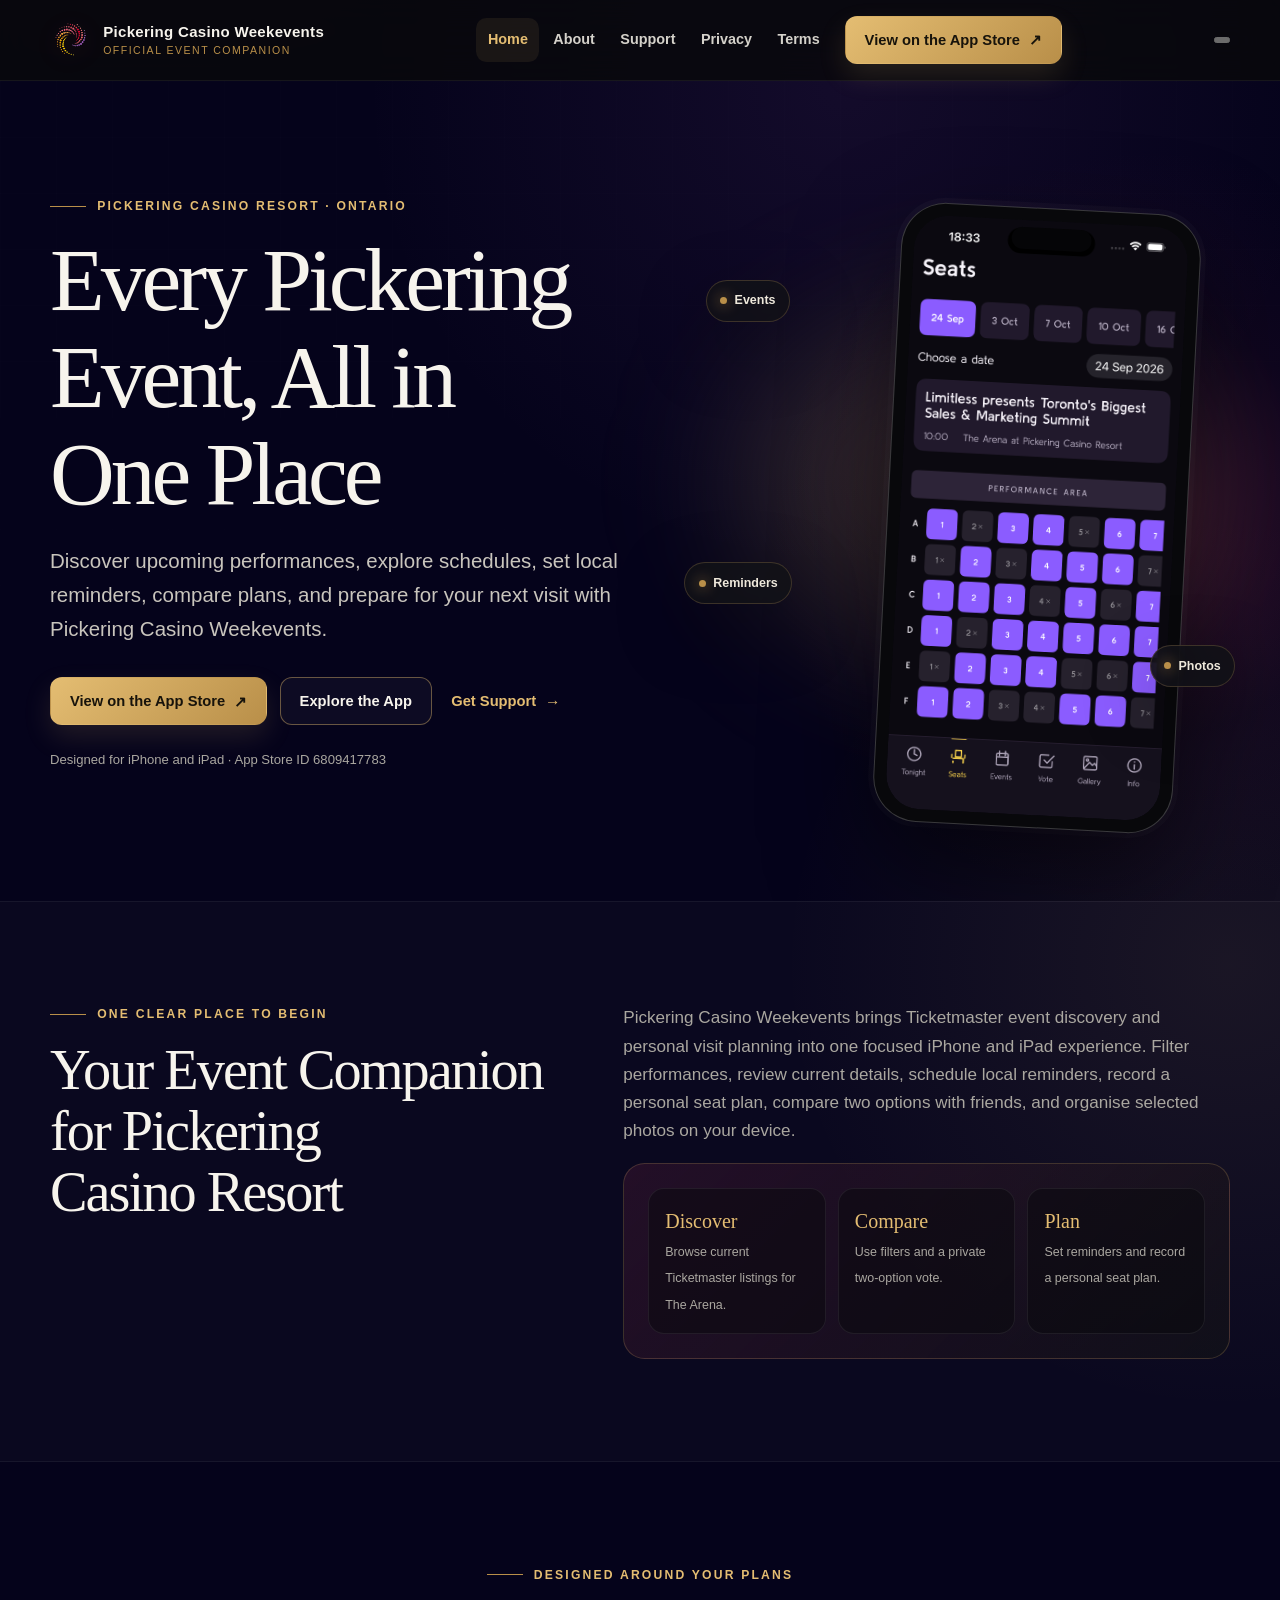
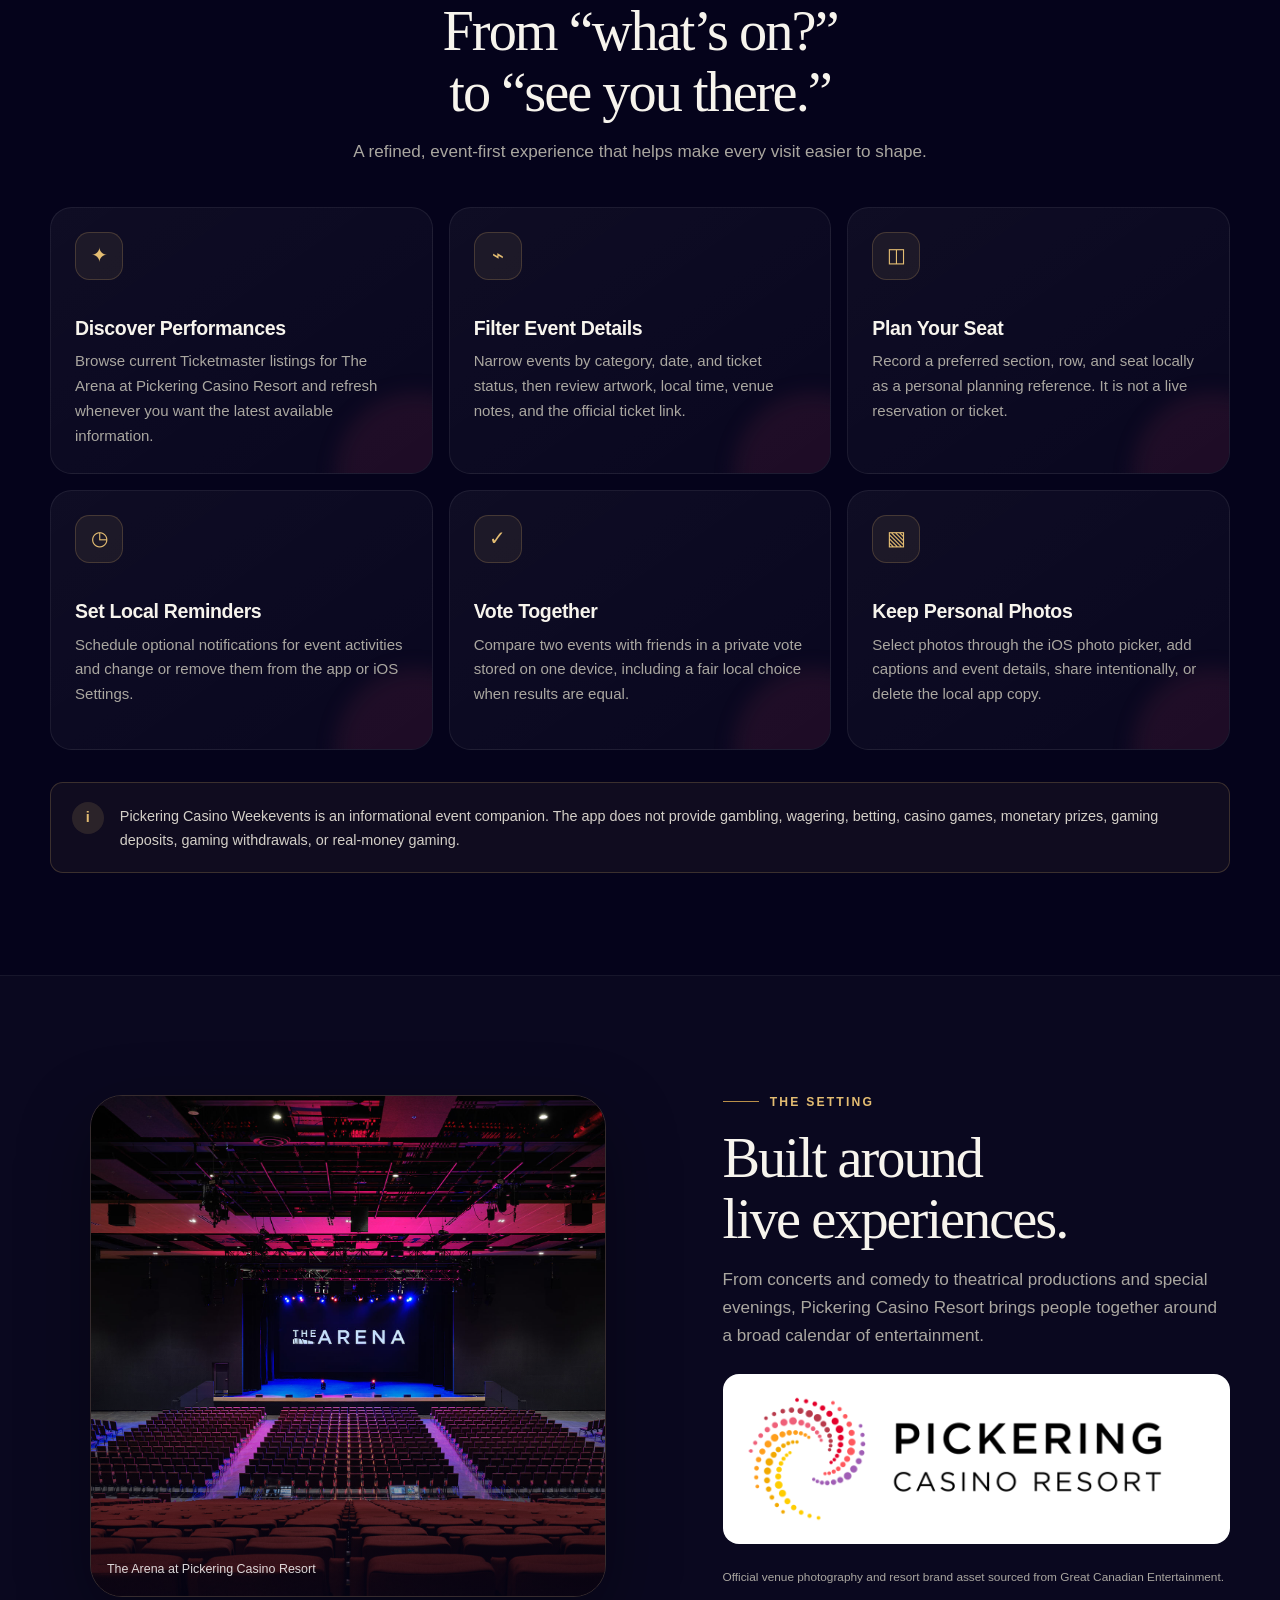
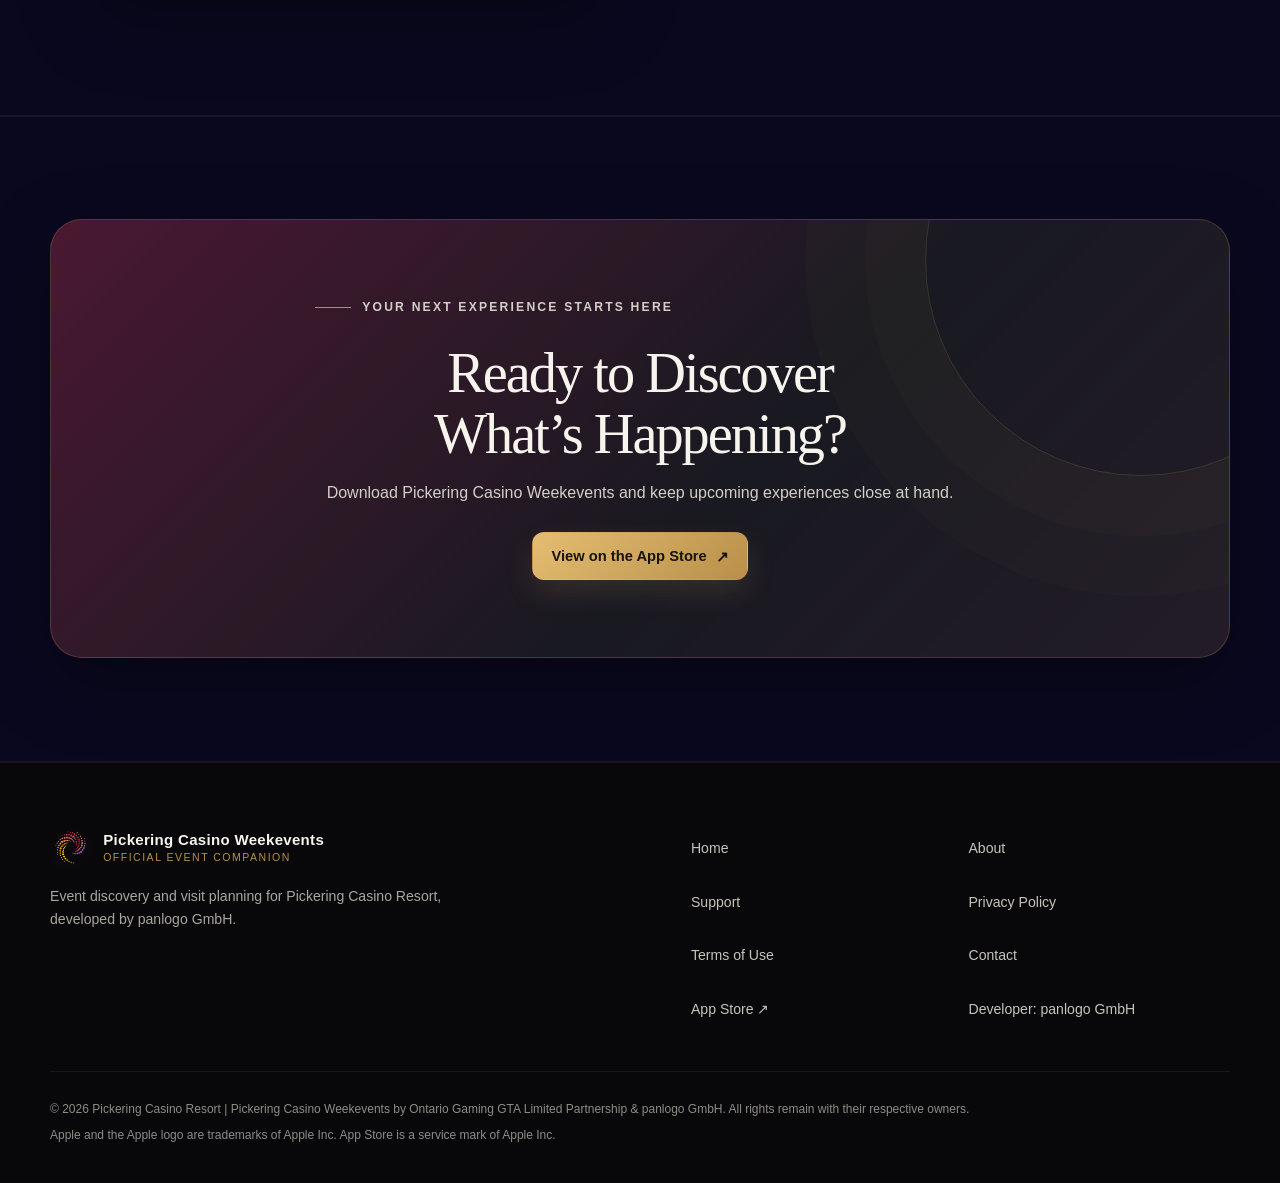
==== index.html @ bac7e8a8 "Initial website" ====
<!doctype html>
<html lang="en-CA">
<head>
  <meta charset="utf-8">
  <meta name="viewport" content="width=device-width, initial-scale=1">
  <title>Pickering Casino Weekevents | Official App</title>
  <meta name="description" content="Discover events, explore schedules, and plan your next visit with the official Pickering Casino Weekevents mobile app.">
  <link rel="canonical" href="./">
  <meta property="og:type" content="website">
  <meta property="og:title" content="Pickering Casino Weekevents | Official App">
  <meta property="og:description" content="Discover events, explore schedules, and plan your next visit with the official Pickering Casino Weekevents mobile app.">
  <meta property="og:image" content="PickeringCasinoWeekeventsLogo.png">
  <meta property="og:locale" content="en_CA">
  <meta name="twitter:card" content="summary_large_image">
  <meta name="twitter:title" content="Pickering Casino Weekevents | Official App">
  <meta name="twitter:description" content="Your event companion for Pickering Casino Resort.">
  <meta name="twitter:image" content="PickeringCasinoWeekeventsLogo.png">
  <meta name="theme-color" content="#05031b">
  <link rel="icon" href="PickeringCasinoWeekeventsLogo.png" type="image/png">
  <link rel="apple-touch-icon" href="PickeringCasinoWeekeventsLogo.png">
  <link rel="manifest" href="site.webmanifest">
  <link rel="stylesheet" href="assets/css/styles.css?rev=20260907b">
  <script type="application/ld+json">
  {
    "@context": "https://schema.org",
    "@type": "SoftwareApplication",
    "name": "Pickering Casino Weekevents",
    "operatingSystem": "iOS and iPadOS",
    "applicationCategory": "EntertainmentApplication",
    "url": "https://apps.apple.com/app/id6809417783",
    "downloadUrl": "https://apps.apple.com/app/id6809417783",
    "author": {
      "@type": "Organization",
      "name": "panlogo GmbH"
    }
  }
  </script>
</head>
<body>
  <a class="skip-link" href="#main-content">Skip to content</a>
  <header class="site-header">
    <div class="container nav-shell">
      <a class="brand" href="./" aria-label="Pickering Casino Weekevents home">
        <img src="PickeringCasinoWeekeventsLogo.png" alt="">
        <span class="brand-copy"><strong>Pickering Casino Weekevents</strong><span>Official event companion</span></span>
      </a>
      <button class="menu-toggle" type="button" aria-label="Open navigation menu" aria-expanded="false" aria-controls="primary-navigation"><span class="menu-icon" aria-hidden="true"></span></button>
      <nav class="nav-menu" id="primary-navigation" aria-label="Primary navigation">
        <ul class="nav-links">
          <li><a href="./" aria-current="page">Home</a></li>
          <li><a href="about/">About</a></li>
          <li><a href="support/">Support</a></li>
          <li><a href="privacy/">Privacy</a></li>
          <li><a href="terms/">Terms</a></li>
        </ul>
        <a class="button" href="https://apps.apple.com/app/id6809417783" target="_blank" rel="noopener noreferrer">View on the App Store <span class="arrow" aria-hidden="true">↗</span></a>
      </nav>
      <button class="menu-backdrop" type="button" aria-label="Close navigation menu" tabindex="-1"></button>
    </div>
  </header>

  <main id="main-content">
    <section class="hero">
      <div class="container hero-grid">
        <div class="hero-copy">
          <p class="eyebrow">Pickering Casino Resort · Ontario</p>
          <h1>Every Pickering Event, All in One Place</h1>
          <p class="hero-lead">Discover upcoming performances, explore schedules, set local reminders, compare plans, and prepare for your next visit with Pickering Casino Weekevents.</p>
          <div class="hero-actions">
            <a class="button" href="https://apps.apple.com/app/id6809417783" target="_blank" rel="noopener noreferrer">View on the App Store <span class="arrow" aria-hidden="true">↗</span></a>
            <a class="button button-secondary" href="#features">Explore the App</a>
            <a class="button button-link" href="support/">Get Support <span class="arrow" aria-hidden="true">→</span></a>
          </div>
          <p class="hero-note">Designed for iPhone and iPad · App Store ID 6809417783</p>
        </div>
        <div class="device-stage" aria-label="Stylized preview of the Pickering Casino Weekevents app">
          <div class="device-glow" aria-hidden="true"></div>
          <span class="floating-tag tag-events">Events</span>
          <span class="floating-tag tag-schedules">Reminders</span>
          <span class="floating-tag tag-saved">Photos</span>
          <div class="phone">
            <div class="phone-screen app-preview"><img src="assets/images/app-seats-screen.png" alt="Pickering Casino Weekevents seat planning screen showing an event date, venue, and personal seating grid" width="1179" height="2556"></div>
          </div>
        </div>
      </div>
    </section>

    <section class="surface-section">
      <div class="container intro-grid reveal">
        <div>
          <p class="eyebrow">One clear place to begin</p>
          <h2>Your Event Companion for Pickering Casino Resort</h2>
        </div>
        <div>
          <p class="section-copy">Pickering Casino Weekevents brings Ticketmaster event discovery and personal visit planning into one focused iPhone and iPad experience. Filter performances, review current details, schedule local reminders, record a personal seat plan, compare two options with friends, and organise selected photos on your device.</p>
          <div class="intro-panel">
            <ul class="stat-list" aria-label="App highlights">
              <li><strong>Discover</strong><span>Browse current Ticketmaster listings for The Arena.</span></li>
              <li><strong>Compare</strong><span>Use filters and a private two-option vote.</span></li>
              <li><strong>Plan</strong><span>Set reminders and record a personal seat plan.</span></li>
            </ul>
          </div>
        </div>
      </div>
    </section>

    <section id="features">
      <div class="container">
        <div class="section-intro center reveal">
          <p class="eyebrow">Designed around your plans</p>
          <h2>From “what’s on?” to “see you there.”</h2>
          <p class="section-copy">A refined, event-first experience that helps make every visit easier to shape.</p>
        </div>
        <div class="feature-grid">
          <article class="feature-card reveal"><span class="feature-icon" aria-hidden="true">✦</span><h3>Discover Performances</h3><p>Browse current Ticketmaster listings for The Arena at Pickering Casino Resort and refresh whenever you want the latest available information.</p></article>
          <article class="feature-card reveal"><span class="feature-icon" aria-hidden="true">⌁</span><h3>Filter Event Details</h3><p>Narrow events by category, date, and ticket status, then review artwork, local time, venue notes, and the official ticket link.</p></article>
          <article class="feature-card reveal"><span class="feature-icon" aria-hidden="true">◫</span><h3>Plan Your Seat</h3><p>Record a preferred section, row, and seat locally as a personal planning reference. It is not a live reservation or ticket.</p></article>
          <article class="feature-card reveal"><span class="feature-icon" aria-hidden="true">◷</span><h3>Set Local Reminders</h3><p>Schedule optional notifications for event activities and change or remove them from the app or iOS Settings.</p></article>
          <article class="feature-card reveal"><span class="feature-icon" aria-hidden="true">✓</span><h3>Vote Together</h3><p>Compare two events with friends in a private vote stored on one device, including a fair local choice when results are equal.</p></article>
          <article class="feature-card reveal"><span class="feature-icon" aria-hidden="true">▧</span><h3>Keep Personal Photos</h3><p>Select photos through the iOS photo picker, add captions and event details, share intentionally, or delete the local app copy.</p></article>
        </div>
        <div class="notice reveal"><span class="notice-mark" aria-hidden="true">i</span><p>Pickering Casino Weekevents is an informational event companion. The app does not provide gambling, wagering, betting, casino games, monetary prizes, gaming deposits, gaming withdrawals, or real-money gaming.</p></div>
      </div>
    </section>

    <section class="surface-section">
      <div class="container venue-grid">
        <figure class="venue-media reveal"><img src="assets/images/pickering-arena-concert.jpg" alt="Interior of The Arena at Pickering Casino Resort with stage lighting and audience seating" loading="lazy" width="2048" height="1365"><figcaption class="venue-caption">The Arena at Pickering Casino Resort</figcaption></figure>
        <div class="reveal"><p class="eyebrow">The setting</p><h2>Built around live experiences.</h2><p class="section-copy">From concerts and comedy to theatrical productions and special evenings, Pickering Casino Resort brings people together around a broad calendar of entertainment.</p><div class="resort-logo-panel"><img src="assets/images/pickering-casino-resort-logo.png" alt="Pickering Casino Resort" loading="lazy" width="888" height="274"></div><p class="source-note">Official venue photography and resort brand asset sourced from Great Canadian Entertainment.</p></div>
      </div>
    </section>

    <section class="surface-section">
      <div class="container">
        <div class="cta-panel reveal">
          <p class="eyebrow">Your next experience starts here</p>
          <h2>Ready to Discover What’s Happening?</h2>
          <p>Download Pickering Casino Weekevents and keep upcoming experiences close at hand.</p>
          <a class="button" href="https://apps.apple.com/app/id6809417783" target="_blank" rel="noopener noreferrer">View on the App Store <span class="arrow" aria-hidden="true">↗</span></a>
        </div>
      </div>
    </section>
  </main>

  <footer class="site-footer">
    <div class="container">
      <div class="footer-top">
        <div class="footer-brand">
          <a class="brand" href="./"><img src="PickeringCasinoWeekeventsLogo.png" alt=""><span class="brand-copy"><strong>Pickering Casino Weekevents</strong><span>Official event companion</span></span></a>
          <p>Event discovery and visit planning for Pickering Casino Resort, developed by panlogo GmbH.</p>
        </div>
        <nav aria-label="Footer navigation"><ul class="footer-nav"><li><a href="./">Home</a></li><li><a href="about/">About</a></li><li><a href="support/">Support</a></li><li><a href="privacy/">Privacy Policy</a></li><li><a href="terms/">Terms of Use</a></li><li><a href="contact/">Contact</a></li><li><a href="https://apps.apple.com/app/id6809417783" target="_blank" rel="noopener noreferrer">App Store ↗</a></li><li><span>Developer: panlogo GmbH</span></li></ul></nav>
      </div>
      <div class="footer-bottom"><p>© 2026 Pickering Casino Resort | Pickering Casino Weekevents by Ontario Gaming GTA Limited Partnership &amp; panlogo GmbH. All rights remain with their respective owners.</p><p>Apple and the Apple logo are trademarks of Apple Inc. App Store is a service mark of Apple Inc.</p></div>
    </div>
  </footer>
  <script src="assets/js/main.js?rev=20260907b" defer></script>
</body>
</html>
---- assets/css/styles.css ----
:root {
  --color-background: #05031b;
  --color-surface: #0b0926;
  --color-surface-elevated: #151332;
  --color-gold: #b98f49;
  --color-gold-light: #e4bd72;
  --color-burgundy: #8d1437;
  --color-ruby: #e6003c;
  --color-purple: #9454b4;
  --color-yellow: #ffd000;
  --color-text: #f7f4ed;
  --color-text-muted: #aaa7a0;
  --color-border: rgba(212, 175, 103, .22);
  --color-border-strong: rgba(212, 175, 103, .46);
  --shadow: 0 24px 70px rgba(0, 0, 0, .34);
  --radius-sm: .8rem;
  --radius-md: 1.35rem;
  --radius-lg: 2rem;
  --max-width: 1180px;
  --header-height: 80px;
  color-scheme: dark;
}

*, *::before, *::after { box-sizing: border-box; }

html { scroll-behavior: smooth; }

body {
  margin: 0;
  min-width: 320px;
  overflow-x: hidden;
  background:
    radial-gradient(circle at 12% -10%, rgba(152, 47, 79, .24), transparent 32rem),
    radial-gradient(circle at 96% 22%, rgba(212, 175, 103, .08), transparent 28rem),
    radial-gradient(circle at 66% 2%, rgba(148, 84, 180, .1), transparent 30rem),
    var(--color-background);
  color: var(--color-text);
  font-family: Inter, ui-sans-serif, -apple-system, BlinkMacSystemFont, "Segoe UI", sans-serif;
  font-size: 16px;
  line-height: 1.65;
  -webkit-font-smoothing: antialiased;
}

body.menu-open { overflow: hidden; }

img { display: block; max-width: 100%; }
a { color: inherit; }
button, input, textarea { font: inherit; }
button { color: inherit; }

.skip-link {
  position: fixed;
  z-index: 1000;
  top: .75rem;
  left: .75rem;
  padding: .75rem 1rem;
  transform: translateY(-160%);
  border-radius: .5rem;
  background: var(--color-gold-light);
  color: #17130b;
  font-weight: 800;
}

.skip-link:focus { transform: translateY(0); }

:focus-visible {
  outline: 3px solid var(--color-gold-light);
  outline-offset: 4px;
}

.container {
  width: min(calc(100% - 2rem), var(--max-width));
  margin-inline: auto;
}

.site-header {
  position: sticky;
  z-index: 100;
  top: 0;
  border-bottom: 1px solid rgba(255,255,255,.06);
  background: rgba(9, 9, 12, .83);
  -webkit-backdrop-filter: blur(18px);
  backdrop-filter: blur(18px);
}

.nav-shell {
  display: flex;
  min-height: var(--header-height);
  align-items: center;
  justify-content: space-between;
  gap: 1.25rem;
}

.brand {
  display: inline-flex;
  align-items: center;
  gap: .7rem;
  min-width: 0;
  color: var(--color-text);
  text-decoration: none;
}

.brand img {
  width: 42px;
  height: 42px;
  object-fit: contain;
  filter: drop-shadow(0 5px 12px rgba(216, 51, 92, .22));
}

.brand-copy { display: grid; line-height: 1.05; }
.brand-copy strong { font-size: .94rem; letter-spacing: .02em; }
.brand-copy span { margin-top: .28rem; color: var(--color-gold); font-size: .66rem; letter-spacing: .14em; text-transform: uppercase; }

.nav-menu { display: flex; align-items: center; gap: .2rem; }
.nav-links { display: flex; align-items: center; gap: .15rem; margin: 0; padding: 0; list-style: none; }
.nav-links a {
  display: inline-flex;
  min-height: 44px;
  align-items: center;
  padding: .55rem .72rem;
  border-radius: .65rem;
  color: #d4d1ca;
  font-size: .9rem;
  font-weight: 650;
  text-decoration: none;
  transition: background-color .2s ease, color .2s ease;
}

.nav-links a:hover, .nav-links a[aria-current="page"] { background: rgba(212,175,103,.09); color: var(--color-gold-light); }
.nav-menu .button { margin-left: .65rem; }

.menu-toggle {
  display: none;
  width: 48px;
  height: 48px;
  align-items: center;
  justify-content: center;
  border: 1px solid var(--color-border);
  border-radius: .8rem;
  background: var(--color-surface);
  cursor: pointer;
}

.menu-icon, .menu-icon::before, .menu-icon::after {
  width: 21px;
  height: 2px;
  border-radius: 4px;
  background: var(--color-text);
  transition: transform .25s ease, opacity .25s ease;
}

.menu-icon { position: relative; }
.menu-icon::before, .menu-icon::after { position: absolute; left: 0; content: ""; }
.menu-icon::before { transform: translateY(-7px); }
.menu-icon::after { transform: translateY(7px); }
.menu-toggle[aria-expanded="true"] .menu-icon { background: transparent; }
.menu-toggle[aria-expanded="true"] .menu-icon::before { transform: rotate(45deg); }
.menu-toggle[aria-expanded="true"] .menu-icon::after { transform: rotate(-45deg); }

.button {
  display: inline-flex;
  min-height: 48px;
  align-items: center;
  justify-content: center;
  gap: .55rem;
  padding: .78rem 1.18rem;
  border: 1px solid transparent;
  border-radius: .75rem;
  background: linear-gradient(135deg, var(--color-gold-light), var(--color-gold));
  box-shadow: 0 12px 28px rgba(212, 175, 103, .14);
  color: #17130b;
  font-size: .92rem;
  font-weight: 800;
  line-height: 1.15;
  text-align: center;
  text-decoration: none;
  transition: transform .2s ease, box-shadow .2s ease, border-color .2s ease, background-color .2s ease;
}

.button:hover { transform: translateY(-2px); box-shadow: 0 16px 34px rgba(212, 175, 103, .22); }
.button-secondary { border-color: var(--color-border-strong); background: rgba(255,255,255,.035); box-shadow: none; color: var(--color-text); }
.button-secondary:hover { border-color: var(--color-gold); background: rgba(212,175,103,.08); box-shadow: none; }
.button-link { min-height: 44px; padding-inline: .35rem; background: transparent; box-shadow: none; color: var(--color-gold-light); }
.button-link:hover { box-shadow: none; }
.arrow { font-size: 1.05em; }

.hero {
  position: relative;
  isolation: isolate;
  min-height: min(860px, calc(100vh - var(--header-height)));
  overflow: hidden;
  padding: clamp(5rem, 9vw, 8rem) 0;
}

.hero::before {
  position: absolute;
  z-index: -2;
  top: 8%;
  right: -16rem;
  width: 48rem;
  height: 48rem;
  border-radius: 50%;
  background: radial-gradient(circle, rgba(152,47,79,.32), rgba(99,31,56,.1) 38%, transparent 70%);
  content: "";
  animation: ambient 9s ease-in-out infinite alternate;
}

.hero::after {
  position: absolute;
  z-index: -1;
  inset: 0;
  opacity: .22;
  background-image: linear-gradient(rgba(255,255,255,.035) 1px, transparent 1px), linear-gradient(90deg, rgba(255,255,255,.035) 1px, transparent 1px);
  background-size: 56px 56px;
  -webkit-mask-image: linear-gradient(to bottom, #000, transparent 82%);
  mask-image: linear-gradient(to bottom, #000, transparent 82%);
  content: "";
}

.hero-grid { display: grid; grid-template-columns: minmax(0, 1.03fr) minmax(340px, .97fr); align-items: center; gap: clamp(3rem, 6vw, 7rem); }
.eyebrow { display: flex; align-items: center; gap: .7rem; margin: 0 0 1rem; color: var(--color-gold-light); font-size: .76rem; font-weight: 800; letter-spacing: .18em; text-transform: uppercase; }
.eyebrow::before { width: 2.25rem; height: 1px; background: var(--color-gold); content: ""; }

h1, h2, h3 { margin-top: 0; line-height: 1.08; text-wrap: balance; }
h1 { max-width: 760px; margin-bottom: 1.35rem; font-family: Georgia, "Times New Roman", serif; font-size: clamp(3rem, 7vw, 6.2rem); font-weight: 500; letter-spacing: -.045em; }
h2 { margin-bottom: 1rem; font-family: Georgia, "Times New Roman", serif; font-size: clamp(2.2rem, 4.4vw, 4rem); font-weight: 500; letter-spacing: -.035em; }
h3 { margin-bottom: .65rem; font-size: 1.22rem; letter-spacing: -.018em; }
p { margin-top: 0; }
.hero-lead { max-width: 660px; margin-bottom: 2rem; color: #c9c5bd; font-size: clamp(1.05rem, 1.7vw, 1.28rem); }
.hero-actions { display: flex; flex-wrap: wrap; gap: .8rem; }
.hero-note { margin: 1.45rem 0 0; color: var(--color-text-muted); font-size: .82rem; }
.hero-copy { animation: enter .7s ease both; }

.device-stage { position: relative; min-height: 550px; animation: enter .8s .12s ease both; }
.device-glow { position: absolute; inset: 18% 8%; border-radius: 50%; background: rgba(212,175,103,.18); filter: blur(70px); }
.phone {
  position: absolute;
  z-index: 2;
  top: 0;
  right: 8%;
  width: min(300px, 70vw);
  min-height: 570px;
  padding: 12px;
  transform: rotate(3deg);
  border: 1px solid rgba(255,255,255,.2);
  border-radius: 2.8rem;
  background: #08080b;
  box-shadow: 0 40px 100px rgba(0,0,0,.55), 0 0 0 5px rgba(255,255,255,.025);
}

.phone::before { position: absolute; z-index: 4; top: 19px; left: 50%; width: 80px; height: 22px; transform: translateX(-50%); border-radius: 2rem; background: #050507; content: ""; }
.phone-screen { min-height: 546px; overflow: hidden; border-radius: 2.15rem; background: linear-gradient(160deg, #211016, #111117 45%, #161014); }
.phone-screen.app-preview { min-height: 0; background: #08070e; }
.phone-screen.app-preview img { width: 100%; height: auto; border-radius: 2.15rem; }
.app-bar { display: flex; align-items: center; gap: .65rem; padding: 3.6rem 1.15rem 1rem; }
.app-bar img { width: 38px; height: 38px; object-fit: contain; }
.app-bar strong { display: block; font-size: .83rem; }
.app-bar span { display: block; color: var(--color-gold); font-size: .62rem; }
.phone-heading { padding: .25rem 1.2rem 1rem; font-family: Georgia, serif; font-size: 1.8rem; line-height: 1.05; }
.mini-card { margin: 0 .9rem .75rem; padding: .95rem; border: 1px solid rgba(255,255,255,.08); border-radius: 1rem; background: rgba(255,255,255,.055); box-shadow: 0 12px 30px rgba(0,0,0,.2); }
.mini-date { color: var(--color-gold-light); font-size: .65rem; font-weight: 800; letter-spacing: .12em; text-transform: uppercase; }
.mini-card strong { display: block; margin: .25rem 0; font-size: .94rem; }
.mini-card p { margin: 0; color: var(--color-text-muted); font-size: .7rem; }
.mini-card.featured { border-color: rgba(212,175,103,.3); background: linear-gradient(135deg, rgba(152,47,79,.28), rgba(212,175,103,.08)); }
.floating-tag { position: absolute; z-index: 3; display: inline-flex; min-height: 40px; align-items: center; gap: .45rem; padding: .6rem .85rem; border: 1px solid var(--color-border); border-radius: 4rem; background: rgba(18,18,23,.88); box-shadow: var(--shadow); color: #eee8db; font-size: .78rem; font-weight: 750; -webkit-backdrop-filter: blur(12px); backdrop-filter: blur(12px); }
.floating-tag::before { width: .45rem; height: .45rem; border-radius: 50%; background: var(--color-gold); box-shadow: 0 0 14px var(--color-gold); content: ""; }
.tag-events { top: 13%; left: 2%; }
.tag-schedules { bottom: 28%; left: -2%; }
.tag-saved { right: -1%; bottom: 13%; }

section { padding: clamp(4.5rem, 8vw, 7.5rem) 0; }
.section-intro { max-width: 760px; margin-bottom: 2.5rem; }
.section-intro.center { margin-inline: auto; text-align: center; }
.section-intro.center .eyebrow { justify-content: center; }
.section-copy { color: var(--color-text-muted); font-size: 1.07rem; }
.surface-section { border-block: 1px solid rgba(255,255,255,.055); background: rgba(255,255,255,.018); }

.venue-grid { display: grid; grid-template-columns: 1.08fr .92fr; align-items: center; gap: clamp(2rem, 6vw, 6rem); }
.venue-media { position: relative; overflow: hidden; min-height: 500px; border: 1px solid var(--color-border); border-radius: var(--radius-lg); box-shadow: var(--shadow); }
.venue-media img { width: 100%; height: 100%; min-height: 500px; object-fit: cover; }
.venue-media::after { position: absolute; inset: 0; background: linear-gradient(to top, rgba(5,3,27,.62), transparent 50%); content: ""; }
.venue-caption { position: absolute; z-index: 1; right: 1rem; bottom: 1rem; left: 1rem; margin: 0; color: rgba(255,255,255,.84); font-size: .78rem; }
.resort-logo-panel { display: flex; min-height: 92px; align-items: center; margin: 1.5rem 0; padding: 1.25rem; border-radius: 1rem; background: #fff; }
.resort-logo-panel img { width: min(100%, 420px); height: auto; }
.source-note { color: var(--color-text-muted); font-size: .74rem; }

.intro-grid { display: grid; grid-template-columns: .9fr 1.1fr; align-items: start; gap: clamp(2rem, 6vw, 6rem); }
.intro-panel { padding: 1.5rem; border: 1px solid var(--color-border); border-radius: var(--radius-md); background: linear-gradient(135deg, rgba(152,47,79,.18), rgba(18,18,23,.7)); }
.stat-list { display: grid; grid-template-columns: repeat(3, 1fr); margin: 0; padding: 0; gap: .75rem; list-style: none; }
.stat-list li { min-height: 110px; padding: 1rem; border: 1px solid rgba(255,255,255,.07); border-radius: 1rem; background: rgba(9,9,12,.5); }
.stat-list strong { display: block; color: var(--color-gold-light); font-family: Georgia, serif; font-size: 1.25rem; font-weight: 500; }
.stat-list span { color: var(--color-text-muted); font-size: .78rem; }

.feature-grid { display: grid; grid-template-columns: repeat(3, 1fr); gap: 1rem; }
.feature-card { position: relative; overflow: hidden; min-height: 260px; padding: 1.5rem; border: 1px solid rgba(255,255,255,.075); border-radius: var(--radius-md); background: linear-gradient(145deg, rgba(255,255,255,.045), rgba(255,255,255,.018)); transition: transform .25s ease, border-color .25s ease, background-color .25s ease; }
.feature-card::after { position: absolute; right: -4rem; bottom: -5rem; width: 10rem; height: 10rem; border-radius: 50%; background: rgba(152,47,79,.15); filter: blur(10px); content: ""; }
.feature-card:hover { transform: translateY(-6px); border-color: var(--color-border-strong); background: rgba(255,255,255,.055); }
.feature-icon { display: grid; width: 48px; height: 48px; margin-bottom: 2.4rem; place-items: center; border: 1px solid var(--color-border); border-radius: .9rem; background: rgba(212,175,103,.08); color: var(--color-gold-light); font-size: 1.25rem; }
.feature-card p { position: relative; z-index: 1; margin-bottom: 0; color: var(--color-text-muted); font-size: .94rem; }

.notice { display: flex; align-items: flex-start; gap: 1rem; margin-top: 2rem; padding: 1.2rem 1.3rem; border: 1px solid var(--color-border); border-radius: var(--radius-sm); background: rgba(212,175,103,.055); color: #d4d0c8; font-size: .9rem; }
.notice-mark { flex: 0 0 auto; display: grid; width: 32px; height: 32px; place-items: center; border-radius: 50%; background: rgba(212,175,103,.14); color: var(--color-gold-light); font-weight: 850; }
.notice p { margin: .2rem 0 0; }

.cta-panel { position: relative; isolation: isolate; overflow: hidden; padding: clamp(2rem, 6vw, 5rem); border: 1px solid var(--color-border); border-radius: var(--radius-lg); background: linear-gradient(135deg, rgba(99,31,56,.72), rgba(26,26,33,.96) 58%, rgba(212,175,103,.12)); box-shadow: var(--shadow); text-align: center; }
.cta-panel::before { position: absolute; z-index: -1; top: -11rem; right: -8rem; width: 27rem; height: 27rem; border: 1px solid rgba(212,175,103,.18); border-radius: 50%; box-shadow: 0 0 0 60px rgba(212,175,103,.025), 0 0 0 120px rgba(212,175,103,.018); content: ""; }
.cta-panel h2 { max-width: 760px; margin-inline: auto; }
.cta-panel p { max-width: 650px; margin: 0 auto 1.6rem; color: #d3cfc7; }

.page-hero { position: relative; isolation: isolate; overflow: hidden; padding: clamp(5rem, 9vw, 8rem) 0 clamp(3.7rem, 7vw, 6rem); border-bottom: 1px solid rgba(255,255,255,.055); }
.page-hero::after { position: absolute; z-index: -1; top: -18rem; right: -10rem; width: 42rem; height: 42rem; border-radius: 50%; background: radial-gradient(circle, rgba(152,47,79,.26), transparent 67%); content: ""; }
.page-hero h1 { max-width: 900px; font-size: clamp(3rem, 6.4vw, 5.7rem); }
.page-hero p:not(.eyebrow) { max-width: 750px; margin-bottom: 0; color: #c4c0b8; font-size: clamp(1.04rem, 1.7vw, 1.23rem); }

.content-grid { display: grid; grid-template-columns: minmax(0, 1fr) 310px; align-items: start; gap: clamp(2rem, 5vw, 5rem); }
.content-card { padding: clamp(1.3rem, 4vw, 2.3rem); border: 1px solid rgba(255,255,255,.075); border-radius: var(--radius-md); background: rgba(255,255,255,.025); }
.content-card + .content-card { margin-top: 1rem; }
.content-card p:last-child { margin-bottom: 0; }
.sidebar-card { position: sticky; top: calc(var(--header-height) + 1rem); padding: 1.35rem; border: 1px solid var(--color-border); border-radius: var(--radius-md); background: linear-gradient(150deg, rgba(99,31,56,.2), rgba(18,18,23,.82)); }
.sidebar-card h2 { font-family: inherit; font-size: 1.05rem; font-weight: 800; letter-spacing: 0; }
.sidebar-links { display: grid; margin: 0; padding: 0; gap: .25rem; list-style: none; }
.sidebar-links a { display: flex; min-height: 44px; align-items: center; padding: .55rem .7rem; border-radius: .55rem; color: #d2cec5; font-size: .88rem; text-decoration: none; }
.sidebar-links a:hover { background: rgba(212,175,103,.08); color: var(--color-gold-light); }

.info-grid { display: grid; grid-template-columns: repeat(2, 1fr); gap: 1rem; }
.info-card { min-height: 200px; padding: 1.5rem; border: 1px solid rgba(255,255,255,.075); border-radius: var(--radius-md); background: rgba(255,255,255,.025); }
.info-card p { margin-bottom: 0; color: var(--color-text-muted); }
.timeline { position: relative; display: grid; gap: 1rem; }
.timeline-item { padding: 1.35rem 1.35rem 1.35rem 4rem; border: 1px solid rgba(255,255,255,.075); border-radius: var(--radius-md); background: rgba(255,255,255,.025); }
.timeline-number { position: absolute; left: 1.15rem; display: grid; width: 36px; height: 36px; place-items: center; border: 1px solid var(--color-border); border-radius: 50%; color: var(--color-gold-light); font-weight: 800; }
.timeline-item p { margin: 0; color: var(--color-text-muted); }

.faq-list { display: grid; gap: .8rem; }
.faq-item { overflow: hidden; border: 1px solid rgba(255,255,255,.085); border-radius: var(--radius-sm); background: rgba(255,255,255,.024); }
.faq-item h3 { margin: 0; }
.faq-item summary, .faq-question { display: flex; width: 100%; min-height: 64px; align-items: center; justify-content: space-between; gap: 1rem; padding: 1rem 1.15rem; border: 0; background: transparent; color: var(--color-text); font-weight: 750; text-align: left; cursor: pointer; list-style: none; }
.faq-item summary::-webkit-details-marker { display: none; }
.faq-item summary:hover, .faq-question:hover { background: rgba(212,175,103,.045); }
.faq-symbol { flex: 0 0 auto; position: relative; width: 20px; height: 20px; }
.faq-symbol::before, .faq-symbol::after { position: absolute; top: 50%; left: 50%; width: 14px; height: 2px; transform: translate(-50%, -50%); background: var(--color-gold-light); content: ""; transition: transform .2s ease; }
.faq-symbol::after { transform: translate(-50%, -50%) rotate(90deg); }
.faq-question[aria-expanded="true"] .faq-symbol::after, .faq-item[open] .faq-symbol::after { transform: translate(-50%, -50%) rotate(0); }
.faq-answer { display: block; }
.faq-answer p { margin: 0; padding: 0 1.15rem 1.15rem; color: var(--color-text-muted); }
.faq-item[open] .faq-answer { animation: faq-enter .22s ease both; }

.contact-grid { display: grid; grid-template-columns: 1.05fr .95fr; gap: 1rem; }
.contact-card { padding: clamp(1.4rem, 4vw, 2.3rem); border: 1px solid var(--color-border); border-radius: var(--radius-md); background: linear-gradient(145deg, rgba(99,31,56,.16), rgba(255,255,255,.025)); }
.contact-card p { color: var(--color-text-muted); }
.detail-list { margin: 1.5rem 0; padding: 0; list-style: none; }
.detail-list li { display: grid; grid-template-columns: 150px 1fr; gap: 1rem; padding: .8rem 0; border-bottom: 1px solid rgba(255,255,255,.07); }
.detail-list li:last-child { border-bottom: 0; }
.detail-list strong { color: #d7d2c8; font-size: .84rem; }
.detail-list span, .detail-list a { color: var(--color-text-muted); overflow-wrap: anywhere; }
.pending-contact { color: var(--color-gold-light) !important; font-style: italic; }

.legal { max-width: 900px; }
.legal-meta { display: flex; flex-wrap: wrap; gap: .65rem 1.4rem; margin-bottom: 2rem; padding: 1rem 1.2rem; border: 1px solid var(--color-border); border-radius: var(--radius-sm); background: rgba(212,175,103,.045); color: #d2cec5; font-size: .88rem; }
.legal h2 { margin-top: 3rem; font-family: inherit; font-size: clamp(1.35rem, 2vw, 1.65rem); font-weight: 800; letter-spacing: -.02em; }
.legal h3 { margin-top: 1.8rem; }
.legal p, .legal li { color: #bbb7af; }
.legal a { color: var(--color-gold-light); }
.legal ul { padding-left: 1.3rem; }
.legal li + li { margin-top: .45rem; }

.error-page { display: grid; min-height: calc(100vh - var(--header-height)); place-items: center; padding: 5rem 0; text-align: center; }
.error-code { margin: 0; background: linear-gradient(135deg, var(--color-gold-light), var(--color-ruby)); -webkit-background-clip: text; background-clip: text; color: transparent; font-family: Georgia, serif; font-size: clamp(7rem, 22vw, 15rem); line-height: .8; }
.error-page h1 { margin: 1.6rem auto 1rem; font-size: clamp(2.2rem, 5vw, 4rem); }
.error-page p { max-width: 560px; margin-inline: auto; color: var(--color-text-muted); }
.error-page .hero-actions { justify-content: center; }

.site-footer { padding: 4rem 0 2rem; border-top: 1px solid rgba(255,255,255,.065); background: #08080a; }
.footer-top { display: grid; grid-template-columns: 1.1fr 1fr; align-items: start; gap: 3rem; padding-bottom: 2.5rem; }
.footer-brand { max-width: 410px; }
.footer-brand .brand { margin-bottom: 1rem; }
.footer-brand p { color: var(--color-text-muted); font-size: .88rem; }
.footer-nav { display: grid; grid-template-columns: repeat(2, 1fr); gap: .6rem 1rem; margin: 0; padding: 0; list-style: none; }
.footer-nav a, .footer-nav span { display: inline-flex; min-height: 44px; align-items: center; color: #c8c4bc; font-size: .88rem; text-decoration: none; }
.footer-nav a:hover { color: var(--color-gold-light); }
.footer-bottom { padding-top: 1.4rem; border-top: 1px solid rgba(255,255,255,.065); color: #8f8c86; font-size: .75rem; }
.footer-bottom p { margin: .35rem 0; }

.reveal { opacity: 0; transform: translateY(24px); transition: opacity .65s ease, transform .65s ease; }
.reveal.is-visible { opacity: 1; transform: translateY(0); }

@keyframes enter { from { opacity: 0; transform: translateY(22px); } to { opacity: 1; transform: translateY(0); } }
@keyframes ambient { from { transform: translate3d(-2%, -2%, 0) scale(.96); } to { transform: translate3d(3%, 2%, 0) scale(1.06); } }
@keyframes faq-enter { from { opacity: 0; transform: translateY(-4px); } to { opacity: 1; transform: translateY(0); } }

@media (max-width: 1024px) {
  .hero-grid { grid-template-columns: 1fr .82fr; gap: 2rem; }
  .feature-grid { grid-template-columns: repeat(2, 1fr); }
  .nav-menu .button { display: none; }
}

@media (max-width: 820px) {
  :root { --header-height: 70px; }
  .container { width: min(calc(100% - 1.5rem), var(--max-width)); }
  .menu-toggle { display: inline-flex; }
  .nav-menu {
    position: fixed;
    z-index: 99;
    top: var(--header-height);
    right: 0;
    width: min(88vw, 390px);
    height: calc(100dvh - var(--header-height));
    display: flex;
    flex-direction: column;
    align-items: stretch;
    padding: 1rem;
    transform: translateX(105%);
    border-left: 1px solid var(--color-border);
    background: rgba(12,12,16,.98);
    box-shadow: -20px 0 70px rgba(0,0,0,.42);
    visibility: hidden;
    transition: transform .28s ease, visibility .28s ease;
  }
  .nav-menu.is-open { transform: translateX(0); visibility: visible; }
  .nav-links { display: grid; align-items: stretch; }
  .nav-links a { min-height: 54px; padding: .8rem 1rem; font-size: 1rem; }
  .nav-menu .button { display: inline-flex; margin: 1rem 0 0; }
  .menu-backdrop { position: fixed; z-index: 98; inset: var(--header-height) 0 0; border: 0; background: rgba(0,0,0,.58); opacity: 0; pointer-events: none; transition: opacity .25s ease; }
  .menu-backdrop.is-visible { opacity: 1; pointer-events: auto; }
  .hero { min-height: auto; padding-top: 4.5rem; }
  .hero-grid { grid-template-columns: 1fr; }
  .hero-copy { text-align: center; }
  .hero-copy .eyebrow { justify-content: center; }
  .hero-lead { margin-inline: auto; }
  .hero-actions { justify-content: center; }
  .device-stage { width: min(100%, 520px); min-height: 540px; margin-inline: auto; }
  .intro-grid, .content-grid, .contact-grid, .venue-grid { grid-template-columns: 1fr; }
  .sidebar-card { position: static; }
  .footer-top { grid-template-columns: 1fr; }
}

@media (max-width: 620px) {
  .brand-copy strong { max-width: 190px; overflow: hidden; text-overflow: ellipsis; white-space: nowrap; }
  .brand-copy span { display: none; }
  h1 { font-size: clamp(2.7rem, 14vw, 4.2rem); }
  .hero-actions { display: grid; }
  .hero-actions .button { width: 100%; }
  .phone { right: 50%; transform: translateX(50%) rotate(2deg); }
  .floating-tag { font-size: .7rem; }
  .tag-events { left: 0; }
  .tag-schedules { left: 0; bottom: 22%; }
  .tag-saved { right: 0; }
  .feature-grid, .info-grid { grid-template-columns: 1fr; }
  .stat-list { grid-template-columns: 1fr; }
  .stat-list li { min-height: auto; }
  .detail-list li { grid-template-columns: 1fr; gap: .2rem; }
  .footer-nav { grid-template-columns: 1fr; }
  .cta-panel { text-align: left; }
  .cta-panel h2, .cta-panel p { margin-inline: 0; }
}

@media (max-width: 390px) {
  .brand img { width: 38px; height: 38px; }
  .brand-copy strong { max-width: 165px; font-size: .82rem; }
  .floating-tag { padding: .48rem .65rem; }
  .device-stage { min-height: 515px; }
  .phone { width: 274px; min-height: 530px; }
  .phone-screen:not(.app-preview) { min-height: 506px; }
  .mini-card:nth-of-type(4) { display: none; }
}

@media (prefers-reduced-motion: reduce) {
  html { scroll-behavior: auto; }
  *, *::before, *::after { animation-duration: .01ms !important; animation-iteration-count: 1 !important; scroll-behavior: auto !important; transition-duration: .01ms !important; }
  .reveal { opacity: 1; transform: none; }
  .hero::before { transform: none; }
}
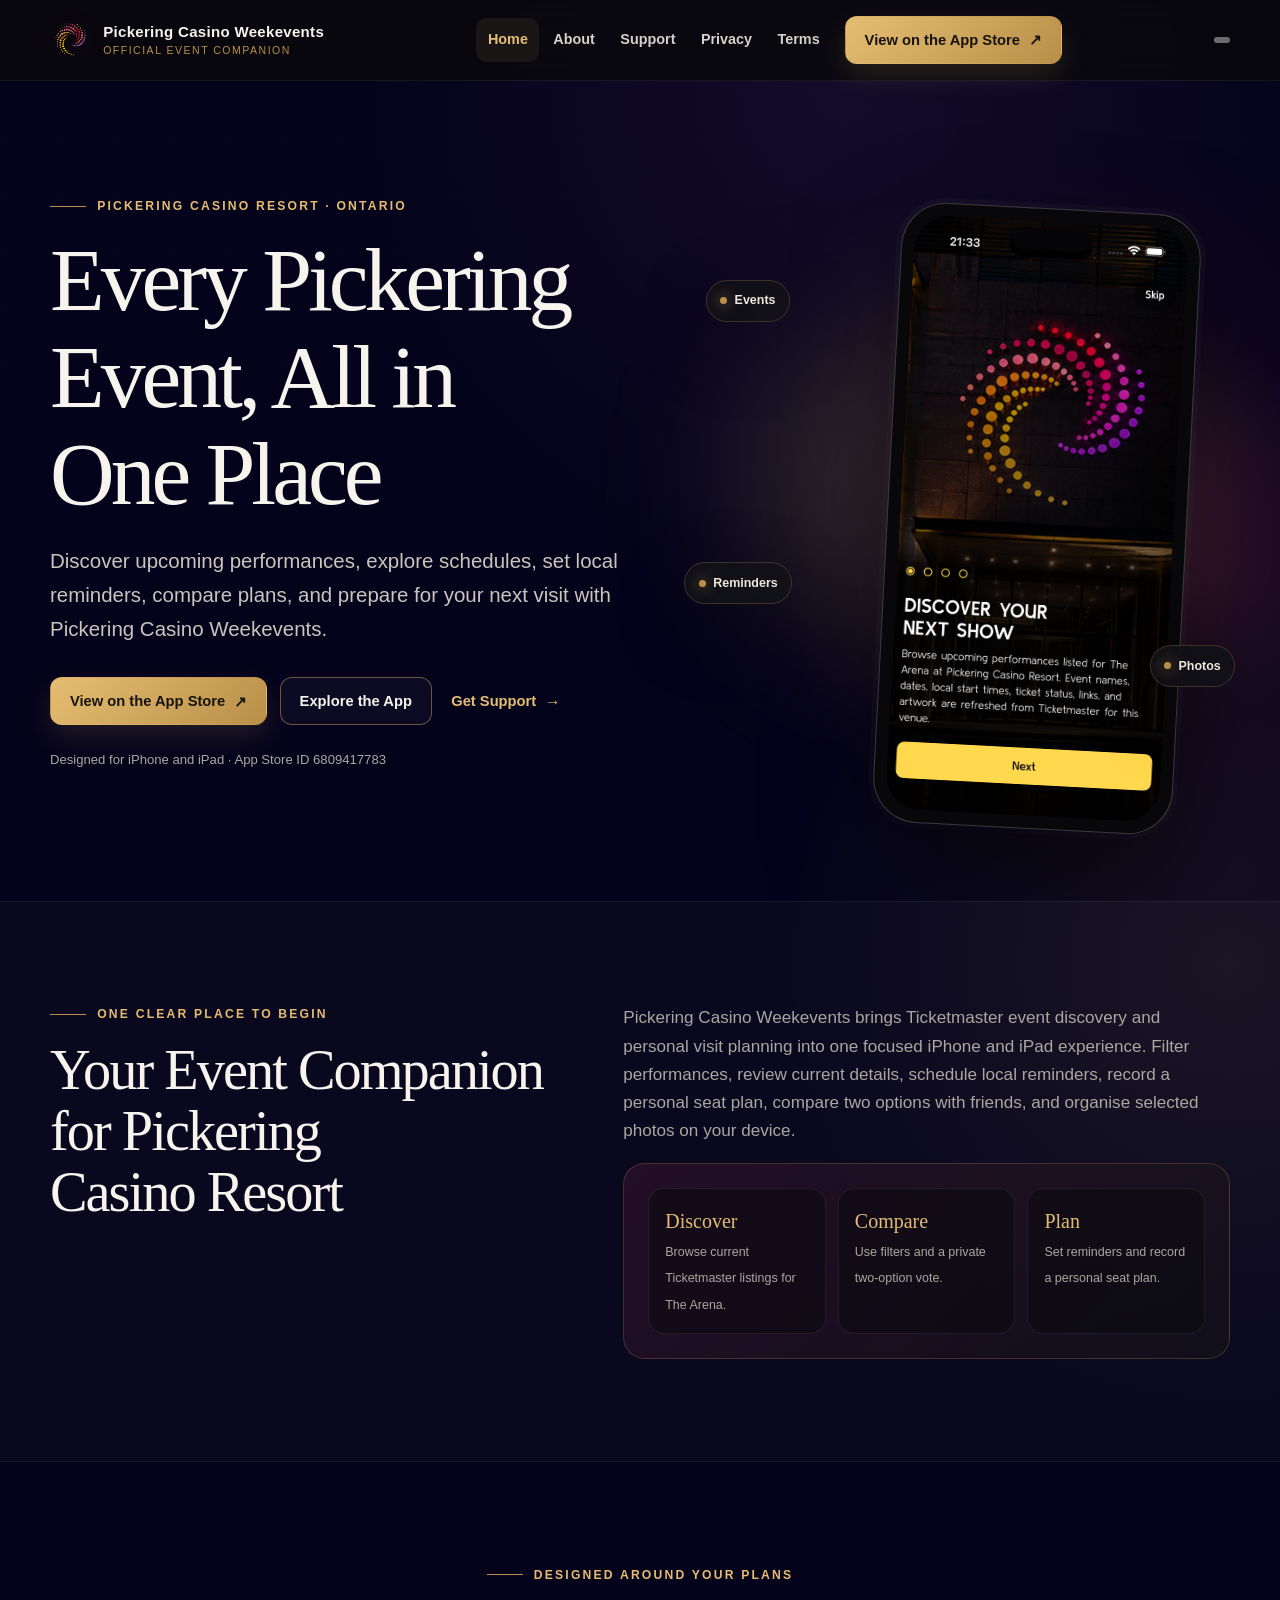
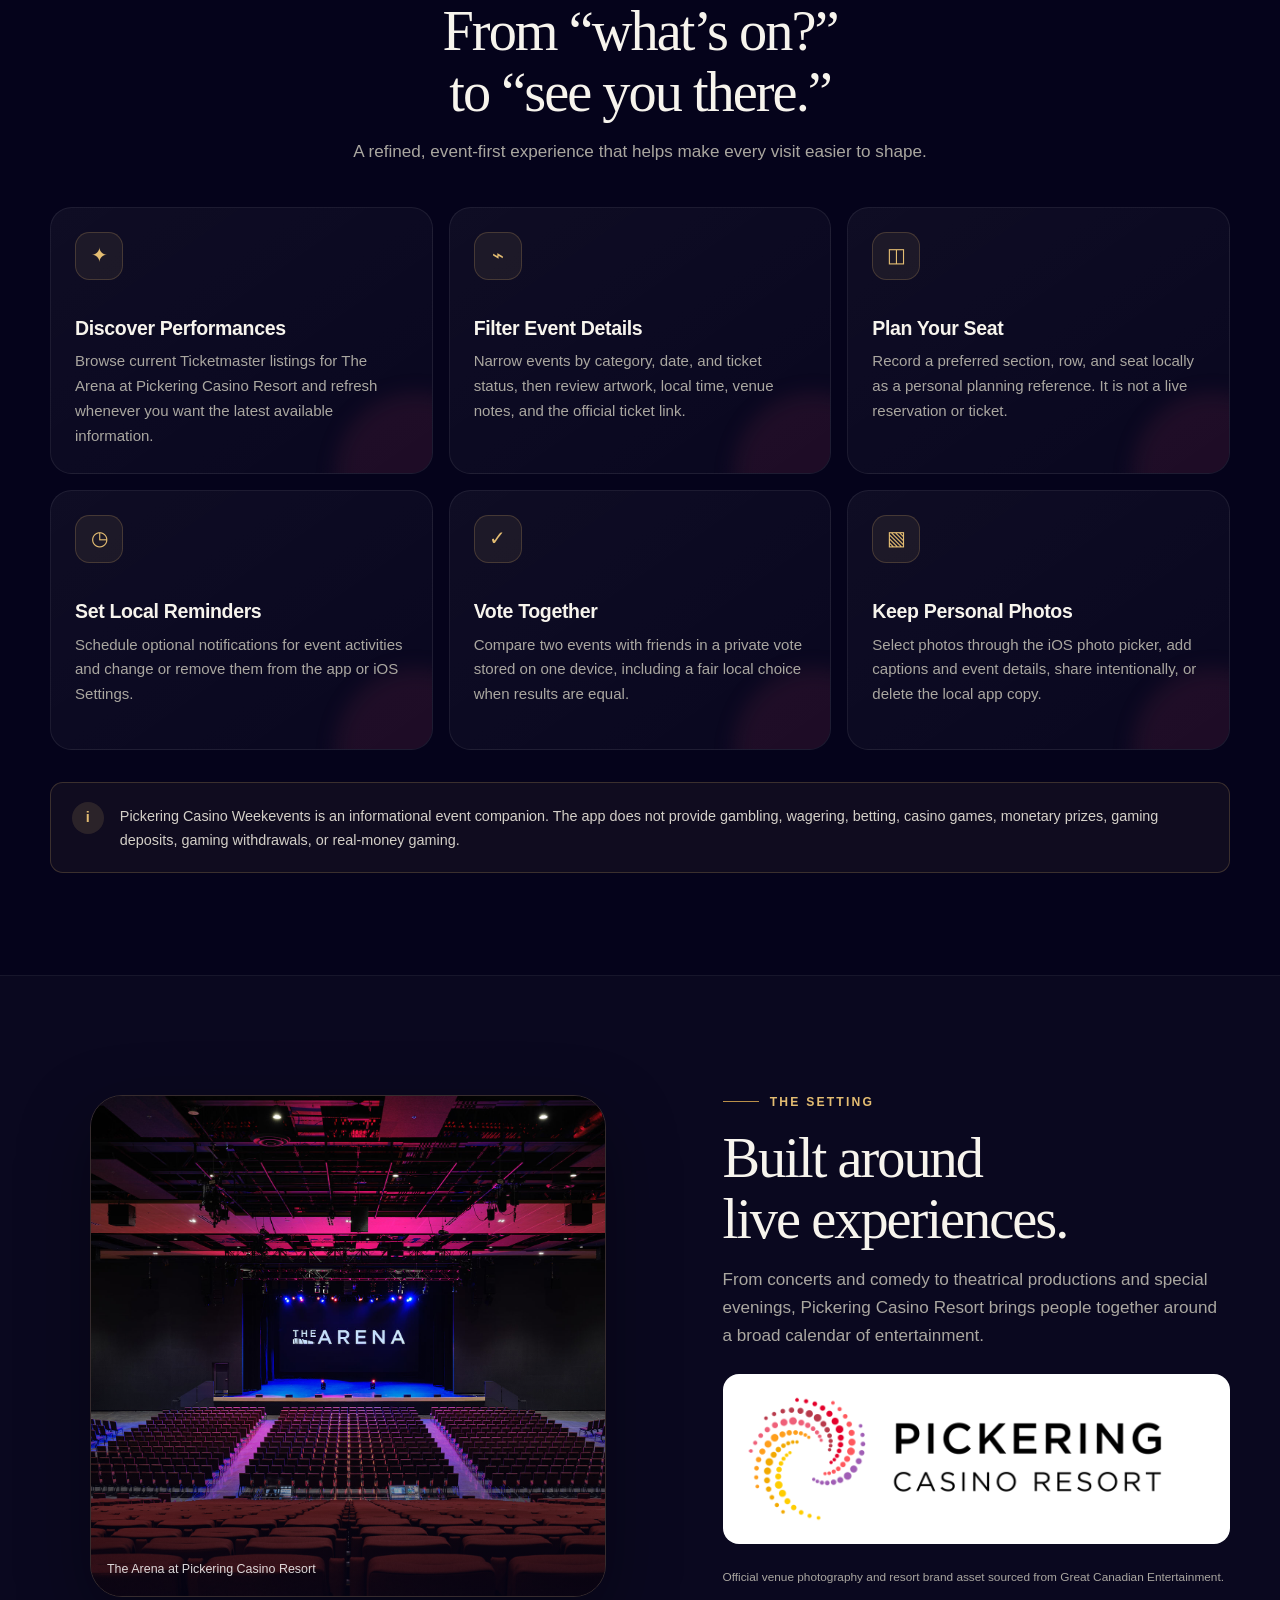
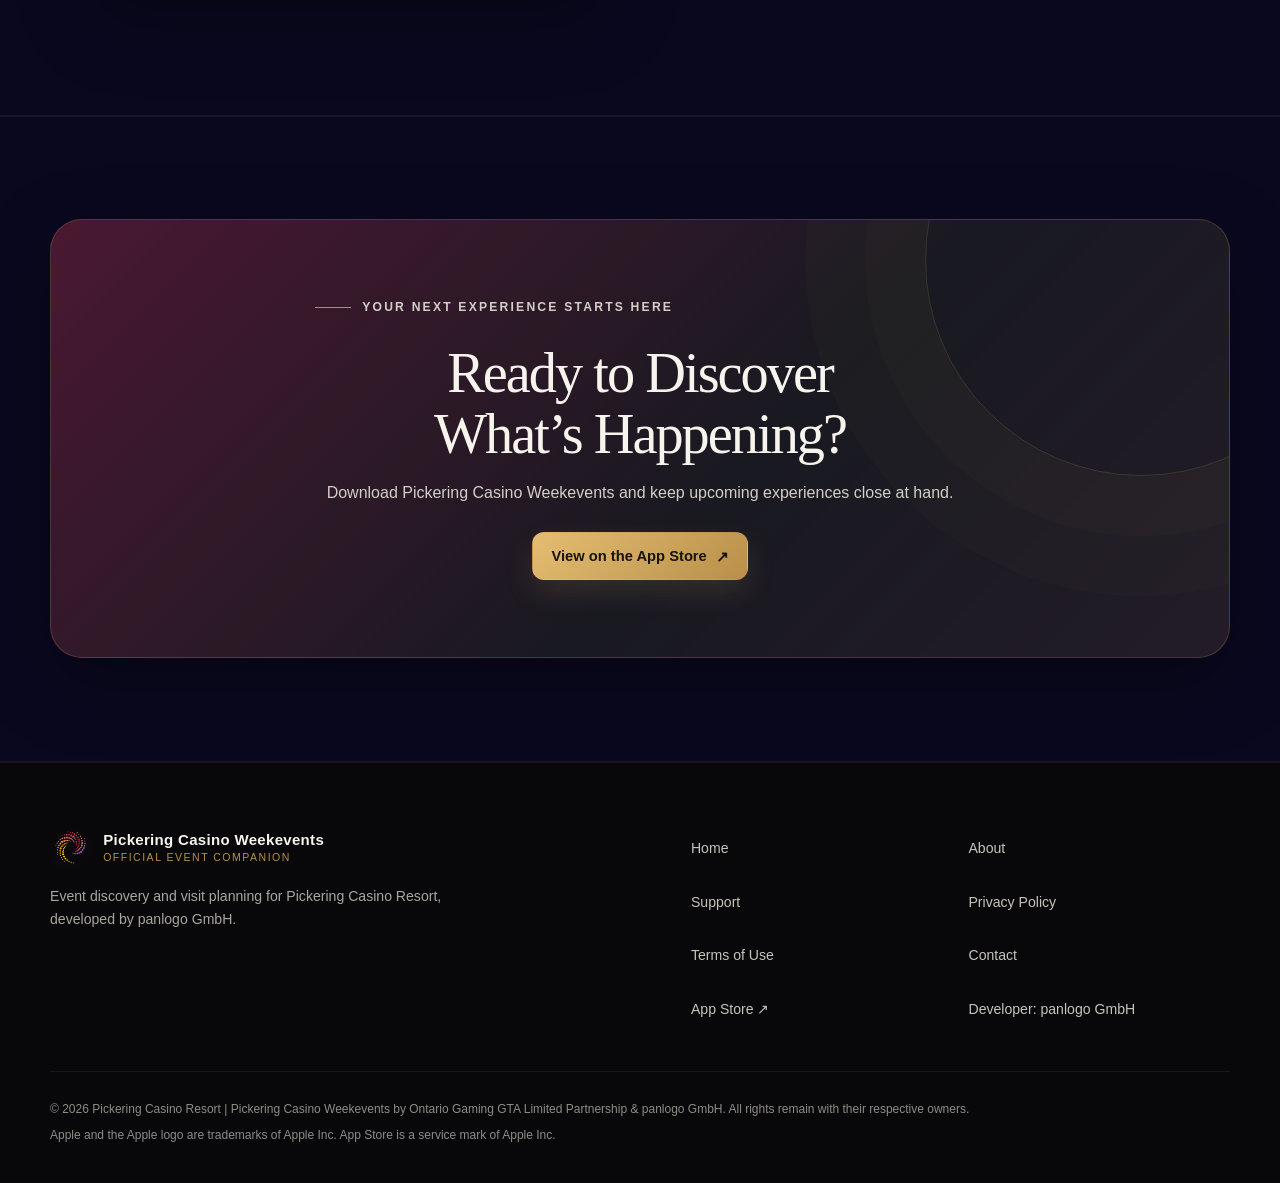
==== commit b6298fb6: "Update website" ====
--- a/index.html
+++ b/index.html
@@ -79,7 +79,7 @@
           <span class="floating-tag tag-schedules">Reminders</span>
           <span class="floating-tag tag-saved">Photos</span>
           <div class="phone">
-            <div class="phone-screen app-preview"><img src="assets/images/app-seats-screen.png" alt="Pickering Casino Weekevents seat planning screen showing an event date, venue, and personal seating grid" width="1179" height="2556"></div>
+            <div class="phone-screen app-preview"><img src="assets/images/app-screen.png" alt="Pickering Casino Weekevents onboarding screen introducing upcoming performances at The Arena at Pickering Casino Resort" width="1260" height="2736"></div>
           </div>
         </div>
       </div>
